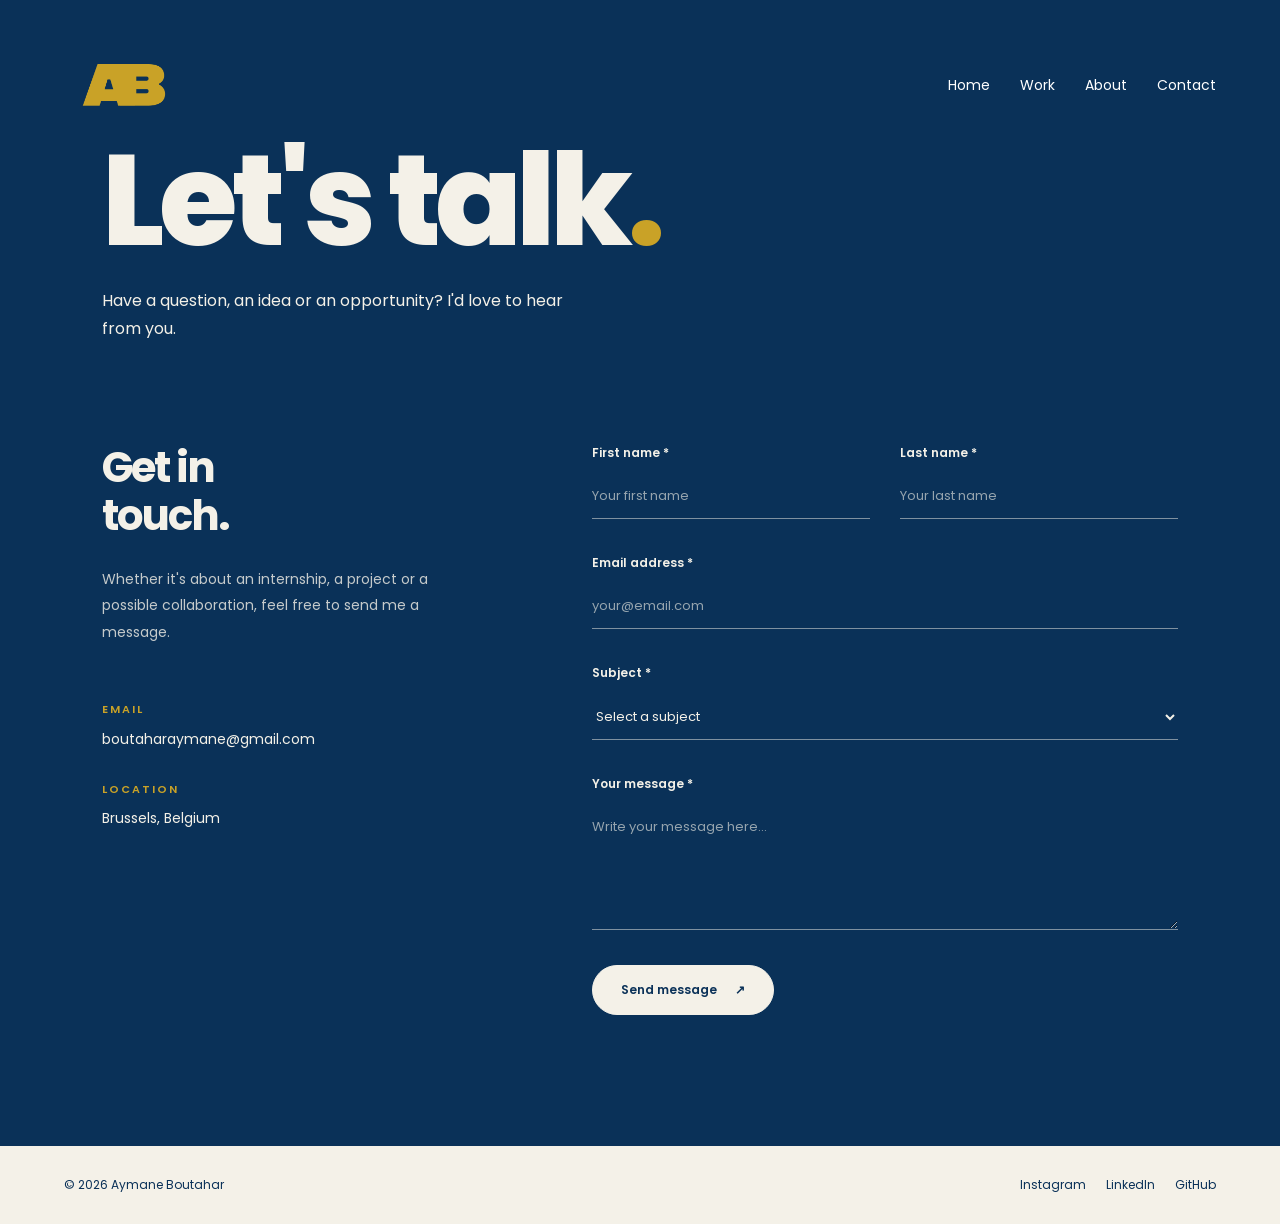
==== contact.html @ 1d5a4e9a "contact form made" ====
<!DOCTYPE html>
<html lang="en">

<head>
    <meta charset="UTF-8">
    <meta name="viewport" content="width=device-width, initial-scale=1.0">

    <title>Contact — Aymane Boutahar</title>

    <!-- POPPINS FONT -->
    <link rel="preconnect" href="https://fonts.googleapis.com">
    <link rel="preconnect" href="https://fonts.gstatic.com" crossorigin>
    <link href="https://fonts.googleapis.com/css2?family=Poppins:wght@400;500;600;700;800;900&display=swap" rel="stylesheet">

    <!-- EXISTING WEBSITE CSS -->
    <link rel="stylesheet" href="style.css">
    <link rel="stylesheet" href="fade.css">

    <!-- CONTACT PAGE CSS -->
    <link rel="stylesheet" href="contact.css">

    <link rel="icon" type="image/x-icon" href="images/logo/Logo portfolio.png">
</head>

<body>

    <!-- NAVIGATION -->

    <header class="navbar">

        <button
            class="menu-toggle"
            aria-label="Open menu"
            aria-expanded="false"
        >
            <span></span>
            <span></span>
            <span></span>
        </button>

        <a href="index.html" class="logo">
            <img src="images/logo/Logo portfolio.png" alt="Aymane Boutahar">
        </a>

        <nav>
            <a href="index.html">Home</a>
            <a href="projects.html">Work</a>
            <a href="index.html#about">About</a>
            <a href="contact.html" class="active">Contact</a>
        </nav>

        <!-- MOBILE MENU -->

        <div class="mobile-menu">

            <div class="mobile-menu-content">

                <p class="small-text">NAVIGATION</p>

                <a href="projects.html">
                    <span>Work</span>
                    <small>01</small>
                </a>

                <a href="index.html#about">
                    <span>About Me</span>
                    <small>02</small>
                </a>

                <a href="index.html#skills">
                    <span>My Skills</span>
                    <small>03</small>
                </a>

                <a href="contact.html">
                    <span>Contact</span>
                    <small>04</small>
                </a>

            </div>

        </div>

    </header>


    <!-- CONTACT PAGE -->

    <main>

        <section class="contact-page">

            <div class="contact-heading">

                <h1>
                    Let's talk<span>.</span>
                </h1>

                <p>
                    Have a question, an idea or an opportunity?
                    I'd love to hear from you.
                </p>

            </div>


            <div class="contact-content">

                <!-- CONTACT INFORMATION -->

                <div class="contact-info">

                    <h2>
                        Get in<br>
                        touch.
                    </h2>

                    <p>
                        Whether it's about an internship, a project
                        or a possible collaboration, feel free to
                        send me a message.
                    </p>

                    <div class="contact-detail">

                        <span>EMAIL</span>

                        <a href="mailto:boutaharaymane@gmail.com">
                            boutaharaymane@gmail.com
                        </a>

                    </div>

                    <div class="contact-detail">

                        <span>LOCATION</span>

                        <p>Brussels, Belgium</p>

                    </div>

                </div>


                <!-- CONTACT FORM -->

                <form class="contact-form" action="https://formspree.io/f/xyeejazd" method="POST">

                    <div class="form-row">

                        <div class="form-group">

                            <label for="first-name">First name *</label>

                            <input
                                type="text"
                                id="first-name"
                                name="first-name"
                                placeholder="Your first name"
                                required
                            >

                        </div>

                        <div class="form-group">

                            <label for="last-name">Last name *</label>

                            <input
                                type="text"
                                id="last-name"
                                name="last-name"
                                placeholder="Your last name"
                                required
                            >

                        </div>

                    </div>


                    <div class="form-group">

                        <label for="email">Email address *</label>

                        <input
                            type="email"
                            id="email"
                            name="email"
                            placeholder="your@email.com"
                            required
                        >

                    </div>


                    <div class="form-group">

                        <label for="subject">Subject *</label>

                        <select id="subject" name="subject" required>

                            <option value="" disabled selected>
                                Select a subject
                            </option>

                            <option value="Internship">
                                Internship opportunity
                            </option>

                            <option value="Collaboration">
                                Collaboration
                            </option>

                            <option value="Project">
                                Project inquiry
                            </option>

                            <option value="Other">
                                Other
                            </option>

                        </select>

                    </div>


                    <div class="form-group">

                        <label for="message">Your message *</label>

                        <textarea
                            id="message"
                            name="message"
                            rows="5"
                            placeholder="Write your message here..."
                            required
                        ></textarea>

                    </div>


                    <button type="submit" class="contact-submit">
                        Send message <span>↗</span>
                    </button>

                </form>

            </div>

        </section>

    </main>


    <!-- FOOTER -->

    <footer>

        <p>© 2026 Aymane Boutahar</p>

        <div>

            <a href="https://www.instagram.com/m_lclm/">Instagram</a>

            <a href="https://be.linkedin.com/in/aymane-boutahar-%F0%9F%87%B5%F0%9F%87%B8-83a304362">
                LinkedIn
            </a>

            <a href="https://github.com/AymaneBoutahar">GitHub</a>

        </div>

    </footer>


    <!-- EXISTING JAVASCRIPT -->

    <script src="script.js"></script>
    <script src="hamburger.js"></script>
    <script src="fade.js"></script>
    <script src="contact.js"></script>
</body>
</html>
---- style.css ----
/* =========================
   GENERAL
========================= */

* {
    margin: 0;
    padding: 0;
    box-sizing: border-box;
}

html {
    scroll-behavior: smooth;
}

body {
    font-family: 'Poppins', sans-serif;
    background: #F4F1E8;
    color: #0A3158;
    line-height: 1.5;
}

a {
    color: inherit;
    text-decoration: none;
}


/* =========================
   NAVIGATION
========================= */

.navbar {
    position: fixed;
    top: 0;
    left: 0;

    width: 100%;

    display: flex;
    justify-content: space-between;
    align-items: center;

    padding: 25px 5%;

    z-index: 100;

    color: white;
}


/* LOGO */

.logo {
    font-size: 18px;
    font-weight: bold;

    color: #C9A227;

    mix-blend-mode: normal;

    z-index: 102;
}

.logo img {
    width: 120px;
    height: auto;
    display: block;
}

/* DESKTOP NAV */

.navbar nav {
    display: flex;
    gap: 30px;

    mix-blend-mode: difference;
}

.navbar nav a {
    font-size: 14px;

    position: relative;
}


/* DESKTOP NAV HOVER */

.navbar nav a::after {
    content: "";

    position: absolute;

    left: 0;
    bottom: -5px;

    width: 100%;
    height: 1px;

    background: #C9A227;

    transform: scaleX(0);
    transform-origin: right;

    transition: transform 0.3s ease;
}

.navbar nav a:hover::after {
    transform: scaleX(1);
    transform-origin: left;
}


/* =========================
   HAMBURGER
========================= */

.menu-toggle {
    display: none;

    position: relative;

    width: 46px;
    height: 46px;

    padding: 0;

    border: 1px solid #F4F1E8;
    border-radius: 50%;

    background: transparent;

    cursor: pointer;

    z-index: 102;

    transition:
        background 0.3s ease,
        border-color 0.3s ease,
        transform 0.3s ease;
}


/* HAMBURGER LINES */

.menu-toggle span {
    position: absolute;

    left: 13px;

    width: 18px;
    height: 1.5px;

    background: #F4F1E8;

    transition:
        top 0.35s ease,
        transform 0.35s ease,
        opacity 0.2s ease,
        background 0.3s ease;
}

.menu-toggle span:nth-child(1) {
    top: 15px;
}

.menu-toggle span:nth-child(2) {
    top: 22px;
}

.menu-toggle span:nth-child(3) {
    top: 29px;
}


/* HAMBURGER HOVER */

.menu-toggle:hover {
    background: #C9A227;
    border-color: #C9A227;

    transform: rotate(8deg);
}

.menu-toggle:hover span {
    background: #061426;
}


/* =========================
   HAMBURGER OPEN STATE
========================= */

.menu-toggle.active {
    background: #C9A227;
    border-color: #C9A227;

    transform: rotate(0deg);
}

.menu-toggle.active span {
    background: #061426;
}

.menu-toggle.active span:nth-child(1) {
    top: 22px;
    transform: rotate(45deg);
}

.menu-toggle.active span:nth-child(2) {
    opacity: 0;
}

.menu-toggle.active span:nth-child(3) {
    top: 22px;
    transform: rotate(-45deg);
}


/* =========================
   MOBILE MENU
========================= */

.mobile-menu {
    position: fixed;

    top: 0;
    left: 0;

    width: 100%;
    height: 100vh;

    background: #0A3158;

    display: flex;
    align-items: center;

    padding: 120px 8% 80px;

    z-index: 101;

    visibility: hidden;
    opacity: 0;

    clip-path: circle(0% at 30px 30px);

    transition:
        clip-path 0.7s cubic-bezier(0.77, 0, 0.18, 1),
        opacity 0.3s ease,
        visibility 0.7s;
}


/* OPEN MENU */

.mobile-menu.active {
    visibility: visible;
    opacity: 1;

    clip-path: circle(150% at 30px 30px);
}


/* =========================
   MOBILE MENU CONTENT
========================= */

.mobile-menu-content {
    width: 100%;
}

.mobile-menu-content .small-text {
    color: #C9A227;

    margin-bottom: 50px;
}


/* MENU LINKS */

.mobile-menu-content > a {
    display: flex;

    justify-content: space-between;
    align-items: center;

    width: 100%;

    padding: 22px 0;

    border-top: 1px solid rgba(244, 241, 232, 0.35);

    color: #F4F1E8;

    font-size: clamp(45px, 10vw, 90px);

    line-height: 1;

    letter-spacing: -3px;

    overflow: hidden;

    transform: translateY(40px);
    opacity: 0;

    transition:
        transform 0.6s ease,
        opacity 0.6s ease,
        color 0.3s ease,
        padding-left 0.4s ease;
}

.mobile-menu-content > a:last-child {
    border-bottom: 1px solid rgba(244, 241, 232, 0.35);
}


/* NUMBER */

.mobile-menu-content > a small {
    font-size: 12px;

    letter-spacing: 2px;

    color: #C9A227;

    transition:
        transform 0.3s ease,
        opacity 0.3s ease;
}


/* MENU HOVER */

.mobile-menu-content > a:hover {
    color: #C9A227;

    padding-left: 20px;
}

.mobile-menu-content > a:hover small {
    transform: translateX(-10px);
}


/* MENU LINK ANIMATION */

.mobile-menu.active .mobile-menu-content > a {
    transform: translateY(0);
    opacity: 1;
}

.mobile-menu.active .mobile-menu-content > a:nth-of-type(1) {
    transition-delay: 0.15s;
}

.mobile-menu.active .mobile-menu-content > a:nth-of-type(2) {
    transition-delay: 0.25s;
}

.mobile-menu.active .mobile-menu-content > a:nth-of-type(3) {
    transition-delay: 0.35s;
}


/* =========================
   HERO
========================= */

/* DYNAMIC BLUE BACKGROUND */

.hero {
    min-height: 100vh;
    padding: 140px 8% 80px;

    display: flex;
    align-items: center;
    justify-content: space-between;
    gap: 60px;

    background: linear-gradient(
        -45deg,
        #061426,
        #164E7A,
        #0A3158
    );

    background-size: 400% 400%;
    animation: blueGradient 15s ease infinite;
    color: #F4F1E8;
}


/* DYNAMIC BLUE BACKGROUND */

@keyframes blueGradient {

    0% {
        background-position: 0% 50%;
    }

    50% {
        background-position: 100% 50%;
    }

    100% {
        background-position: 0% 50%;
    }

}


.small-text {
    font-size: 12px;

    letter-spacing: 2px;

    text-transform: uppercase;

    margin-bottom: 30px;
}

.hero-content {
    flex: 1;
    min-width: 0;
}

.hero h1 {
    font-size: clamp(60px, 7vw, 110px);
    line-height: 0.9;
    letter-spacing: -6px;
    max-width: none;
}

.hero-portrait {
    flex: 0 0 35%;
    max-width: 400px;
    aspect-ratio: 3 / 4;
    overflow: hidden;
    border-radius: 4px;
}

.hero-portrait img {
    display: block;
    width: 100%;
    height: 100%;
    object-fit: cover;
    object-position: center;
}

.hero h1 span {
    color: #C9A227;
}


.hero-description {
    max-width: 500px;

    font-size: 18px;

    margin-top: 15px;
    margin-left: 10px;
}


/* =========================
   BUTTON HOVER
========================= */

.btn-two {
    position: relative;

    display: inline-block;

    padding: 15px 25px;

    border: 1px solid #0A3158;

    border-radius: 50px;

    overflow: hidden;

    transition: color 0.3s ease;

    margin-top: 15px;
    margin-left: 10px;
}


.btn-two span {
    position: relative;

    z-index: 2;

    transition: letter-spacing 0.3s ease;
}


.btn-two::before {
    content: "";

    position: absolute;

    inset: 0;

    background: #0A3158;

    transform: scaleX(0);

    transform-origin: left;

    transition: transform 0.35s ease;

    z-index: 1;
}


.btn-two:hover {
    color: #F4F1E8;
    font-weight: 50px;
    border: 1px solid #0A3158;
}


.btn-two:hover::before {
    transform: scaleX(1);
}


.btn-two:hover span {
    letter-spacing: 1px;
}


/* =========================
   MAIN BUTTON ANIMATION
========================= */

.btn-one {
    position: relative;

    display: inline-block;

    padding: 15px 25px;

    border: 1px solid #C9A227;
    border-radius: 50px;

    overflow: hidden;

    color: #C9A227;

    transition: color 0.3s ease;

    margin-top: 15px;
    margin-left: 10px;
}


.btn-four {
    position: relative;

    display: inline-block;

    padding: 15px 25px;

    border: 1px solid #C9A227;
    border-radius: 50px;

    overflow: hidden;

    color: #C9A227;

    transition: color 0.3s ease;

    margin-top: 15px;
    margin-left: 10px;
}

.btn-one span {
    position: relative;

    z-index: 2;

    transition: letter-spacing 0.3s ease;
}


.btn-one::before {
    content: "";

    position: absolute;

    inset: 0;

    background: #C9A227;

    transform: scaleX(0);

    transform-origin: left;

    transition: transform 0.35s ease;

    z-index: 1;
}


.btn-one:hover {
    color: #061426;

    border-color: #C9A227;
}


.btn-one:hover::before {
    transform: scaleX(1);
}


.btn-one:hover span {
    letter-spacing: 1px;
}


/* =========================
   WORK
========================= */

.work {
    padding: 150px 5%;

    display: grid;

    grid-template-columns: 1fr 1fr;

    column-gap: 40px;
}


.section-header {
    grid-column: 1 / -1;

    margin-bottom: 100px;
}


.section-header h2 {
    font-size: clamp(45px, 7vw, 100px);

    line-height: 0.95;

    letter-spacing: -4px;
}


/* =========================
   PROJECTS
========================= */

.project {
    margin-bottom: 100px;
}


/* PROJECT IMAGES — BLACK & WHITE UNTIL HOVER */

.work .project .project-image {
    display: block;
    width: 100%;
    aspect-ratio: 4 / 3;
    overflow: hidden;
    background: #ddd;
}

.work .project .project-image img {
    display: block;
    width: 100%;
    height: 100%;
    object-fit: cover;

    filter: grayscale(100%) !important;
    transform: scale(1);
    transition: filter 0.5s ease, transform 0.6s ease;
}

/* COLOUR ONLY WHEN HOVERING DIRECTLY OVER THE IMAGE */

.work .project .project-image:hover img {
    filter: grayscale(0%) !important;
    transform: scale(1.05);
}


.project-info {
    display: grid;

    grid-template-columns: 1fr 1fr;

    gap: 40px;

    padding-top: 25px;

    border-top: 1px solid #0A3158;

    margin-top: 20px;
}


.project-info h3 {
    font-size: 40px;

    letter-spacing: -2px;
}


.project-number {
    font-size: 12px;

    margin-bottom: 10px;
}


.project-info p {
    max-width: 450px;
}


.project-info span {
    display: block;

    margin-top: 20px;

    font-size: 12px;

    text-transform: uppercase;

    letter-spacing: 1px;
}

/* =========================
   CLICKABLE PROJECT LINKS
========================= */

/* Make the image link fill the project image area */

.project-image {
    display: block;
    width: 100%;
    height: 65vh;
    overflow: hidden;
    background: #ddd;
}

/* Keep the image filling its container */

.project-image img {
    display: block;
    width: 100%;
    height: 100%;
    object-fit: cover;
    transition: transform 0.6s ease;
}

/* Make project titles clickable without changing their appearance */

.project-info h3 a {
    color: inherit;
    text-decoration: none;
    transition: color 0.3s ease;
}

/* Gold hover effect on project titles */

.project-info h3 a:hover {
    color: #C9A227;
}


/* =========================
   ABOUT
========================= */

.about {
    padding: 150px 8%;

    background: #0A3158;

    color: #F4F1E8;
}


.about h2 {
    max-width: 1100px;

    font-size: clamp(45px, 7vw, 100px);

    line-height: 1;

    letter-spacing: -4px;
}


.about-content {
    display: grid;

    grid-template-columns: 1fr 1fr;

    gap: 80px;

    margin-top: 100px;
}


.about-content p {
    max-width: 450px;

    font-size: 18px;
}


/* =========================
   SKILLS
========================= */

.skills {
    padding: 150px 8%;
}


.skill-list {
    margin-top: 80px;
}


.skill-list > div {
    display: grid;

    grid-template-columns: 80px 1fr 1fr;

    padding: 30px 0;

    border-top: 1px solid #0A3158;
}


.skill-list span {
    font-size: 12px;
}


.skill-list h3 {
    font-size: 25px;
}


/* =========================
   CONTACT
========================= */

.contact {
    min-height: 80vh;

    padding: 150px 8%;

    display: flex;

    flex-direction: column;

    justify-content: center;
}


.contact h2 {
    font-size: clamp(60px, 10vw, 150px);

    line-height: 0.9;

    letter-spacing: -6px;
}


.email {
    margin-top: 60px;

    width: fit-content;

    font-size: 25px;

    border-bottom: 2px solid #0A3158;
}


/* =========================
   FOOTER
========================= */

footer {
    padding: 30px 5%;

    display: flex;

    justify-content: space-between;

    border-top: 1px solid #0A3158;

    font-size: 12px;
}


footer div {
    display: flex;

    gap: 20px;
}


/* =========================
   TABLET
========================= */

@media (max-width: 900px) {

    /* Navigation */

    .navbar {
        padding: 25px 6%;

        justify-content: space-between;
    }


    .menu-toggle {
        display: block;

        order: 1;
    }


    .logo {
        order: 2;

        margin-left: auto;

        text-align: right;
    }


    .navbar nav {
        display: none;
    }


    /* Hero */

    .hero {
        padding-left: 6%;
        padding-right: 6%;
    }


    .hero h1 {
        letter-spacing: -4px;
    }


    /* Work */

    .work {
        padding-left: 6%;
        padding-right: 6%;

        grid-template-columns: 1fr;
    }


    .project-image {
        height: 55vh;
    }


    /* About */

    .about {
        padding-left: 6%;
        padding-right: 6%;
    }


    /* Skills */

    .skills {
        padding-left: 6%;
        padding-right: 6%;
    }


    /* Contact */

    .contact {
        padding-left: 6%;
        padding-right: 6%;
    }

}


/* =========================
   MOBILE
========================= */

@media (max-width: 700px) {

    /* Navigation */

    .navbar {
        padding: 20px 6%;
    }


    /* Hero */

    .hero {
        min-height: 100vh;
        padding: 130px 6% 60px;

        flex-direction: column;
        justify-content: center;
        align-items: stretch;
        gap: 35px;
    }


    .small-text {
        font-size: 10px;

        letter-spacing: 1.5px;

        margin-bottom: 25px;
    }


    .hero h1 {
        font-size: clamp(50px, 13vw, 80px);

        letter-spacing: -3px;

        line-height: 0.9;
    }


    .hero-description {
        max-width: 100%;

        font-size: 16px;

        margin-top: 35px;
    }


    .hero-portrait {
        flex: none;
        width: 70%;
        max-width: 280px;
        margin-left: auto;
    }

    /* Work */

    .work {
        padding: 100px 6%;

        grid-template-columns: 1fr;
    }


    .section-header {
        margin-bottom: 70px;
    }


    .section-header h2 {
        font-size: clamp(40px, 11vw, 65px);

        letter-spacing: -3px;
    }


    /* Projects */

    .project {
        margin-bottom: 100px;
    }


    .project-image {
        height: auto;

        aspect-ratio: 16 / 10;
    }


    .project-info {
        grid-template-columns: 1fr;

        gap: 25px;
    }


    .project-info h3 {
        font-size: clamp(30px, 9vw, 45px);

        letter-spacing: -1.5px;
    }


    .project-info p {
        font-size: 15px;
    }


    /* About */

    .about {
        padding: 100px 6%;
    }


    .about h2 {
        font-size: clamp(45px, 12vw, 70px);

        letter-spacing: -3px;
    }


    .about-content {
        grid-template-columns: 1fr;

        gap: 30px;

        margin-top: 60px;
    }


    .about-content p {
        font-size: 16px;
    }


    /* Skills */

    .skills {
        padding: 100px 6%;
    }


    .skill-list {
        margin-top: 60px;
    }


    .skill-list > div {
        grid-template-columns: 40px 1fr;

        gap: 15px;

        padding: 25px 0;
    }


    .skill-list h3 {
        font-size: 25px;
    }


    .skill-list p {
        grid-column: 2;

        font-size: 14px;
    }


    /* Contact */

    .contact {
        min-height: 70vh;

        padding: 100px 6%;
    }


    .contact h2 {
        font-size: clamp(55px, 14vw, 90px);

        letter-spacing: -4px;
    }


    .email {
        font-size: 20px;
    }


    /* Footer */

    footer {
        padding: 30px 6%;

        flex-direction: column;

        gap: 20px;
    }

}


/* =========================
   SMALL PHONES
========================= */

@media (max-width: 400px) {

    .navbar {
        padding: 18px 6%;
    }


    .menu-toggle {
        width: 42px;
        height: 42px;
    }


    .menu-toggle span {
        left: 11px;
    }


    .menu-toggle span:nth-child(1) {
        top: 13px;
    }


    .menu-toggle span:nth-child(2) {
        top: 20px;
    }


    .menu-toggle span:nth-child(3) {
        top: 27px;
    }


    .menu-toggle.active span:nth-child(1),
    .menu-toggle.active span:nth-child(3) {
        top: 20px;
    }


    .hero {
        padding-top: 120px;
    }


    .hero h1 {
        font-size: 48px;

        letter-spacing: -3px;
    }


    .hero-description {
        font-size: 15px;
    }


    .project-image {
        aspect-ratio: 4 / 3;
    }


    .project-info h3 {
        font-size: 30px;
    }


    .about h2 {
        font-size: 45px;
    }


    .skill-list > div {
        grid-template-columns: 35px 1fr;
    }


    .skill-list h3 {
        font-size: 22px;
    }


    .skill-list p {
        font-size: 13px;
    }


    .contact h2 {
        font-size: 50px;
    }

}
---- fade.css ----
/* =========================
   SHARED SCROLL REVEAL
========================= */

.project-hidden {
	opacity: 0;
	transform: translateY(50px);
	transition:
		opacity 0.8s ease,
		transform 0.8s ease;
}

.project-visible {
	opacity: 1;
	transform: translateY(0);
}

@media (prefers-reduced-motion: reduce) {
	.project-hidden,
	.project-visible {
		opacity: 1;
		transform: none;
		transition: none;
	}
}

/* =========================
   PROJECT TITLE ANIMATION
========================= */

.project-hero h1 {
	overflow: hidden;
}

.project-hero h1,
.project-hero .project-intro,
.project-hero .project-meta {
	animation: heroFadeUp 0.9s ease both;
}

.project-hero h1 {
	animation-delay: 0.15s;
}

.project-hero .project-intro {
	animation-delay: 0.35s;
}

.project-hero .project-meta {
	animation-delay: 0.5s;
}

@keyframes heroFadeUp {
	from {
		opacity: 0;
		transform: translateY(35px);
	}

	to {
		opacity: 1;
		transform: translateY(0);
	}
}

@media (prefers-reduced-motion: reduce) {
	.project-hero h1,
	.project-hero .project-intro,
	.project-hero .project-meta {
		animation: none;
	}
}

.hero-content h1 {
	overflow: hidden;
}

.hero-content h1,
.hero-content .hero-description,
.hero-content .box-2 {
	animation: heroFadeUp 0.9s ease both;
}

.hero-content h1 {
	animation-delay: 0.15s;
}

.hero-content .hero-description {
	animation-delay: 0.35s;
}

.hero-content .box-2 {
	animation-delay: 0.5s;
}

@keyframes heroFadeUp {
	from {
		opacity: 0;
		transform: translateY(35px);
	}

	to {
		opacity: 1;
		transform: translateY(0);
	}
}
---- contact.css ----
/* =========================
   CONTACT PAGE
========================= */

.contact-page {
    min-height: 100vh;

    padding: 140px 8% 130px;

    background: #0A3158;
    color: #F4F1E8;
}


/* =========================
   CONTACT HEADING
========================= */

.contact-heading {
    margin-bottom: 100px;
}

.contact-heading h1 {
    font-size: clamp(65px, 10vw, 130px);
    font-weight: 800;

    line-height: 0.95;
    letter-spacing: -6px;

    color: #F4F1E8;

    margin-bottom: 25px;
}

.contact-heading h1 span {
    color: #C9A227;
}

.contact-heading p {
    max-width: 500px;

    font-size: 16px;
    line-height: 1.8;

    color: #F4F1E8;
}


/* =========================
   CONTACT CONTENT
========================= */

.contact-content {
    display: grid;

    grid-template-columns: 0.8fr 1.2fr;

    gap: 100px;

    align-items: start;
}


/* =========================
   CONTACT INFORMATION
========================= */

.contact-info h2 {
    font-size: 42px;
    font-weight: 700;

    line-height: 1.15;
    letter-spacing: -2px;

    color: #F4F1E8;

    margin-bottom: 25px;
}

.contact-info > p {
    max-width: 370px;

    font-size: 14px;
    line-height: 1.9;

    color: #F4F1E8;

    opacity: 0.8;

    margin-bottom: 55px;
}

.contact-detail {
    margin-bottom: 30px;
}

.contact-detail span {
    display: block;

    font-size: 11px;
    font-weight: 600;

    letter-spacing: 2px;

    color: #C9A227;

    margin-bottom: 10px;
}

.contact-detail p,
.contact-detail a {
    font-size: 14px;
    color: #F4F1E8;
}

.contact-detail a:hover {
    color: #C9A227;
}


/* =========================
   CONTACT FORM
========================= */

.contact-form {
    display: flex;
    flex-direction: column;

    gap: 35px;
}

.form-row {
    display: grid;

    grid-template-columns: 1fr 1fr;

    gap: 30px;
}

.form-group {
    display: flex;
    flex-direction: column;

    gap: 12px;
}

.form-group label {
    font-size: 12px;
    font-weight: 600;

    color: #F4F1E8;
}

.form-group input,
.form-group select,
.form-group textarea {

    width: 100%;

    padding: 12px 0;

    font-family: 'Poppins', sans-serif;
    font-size: 13px;

    color: #F4F1E8;

    background: transparent;

    border: none;
    border-bottom: 1px solid rgba(244, 241, 232, 0.5);

    border-radius: 0;

    outline: none;

    transition: border-color 0.3s ease;
}

.form-group input:focus,
.form-group select:focus,
.form-group textarea:focus {
    border-bottom-color: #C9A227;
}

.form-group input::placeholder,
.form-group textarea::placeholder {
    color: rgba(244, 241, 232, 0.6);
}

.form-group select {
    cursor: pointer;
}

.form-group select option {
    background: #0A3158;
    color: #F4F1E8;
}

.form-group textarea {
    resize: vertical;
    min-height: 120px;
}


/* =========================
   SUBMIT BUTTON
========================= */

.contact-submit {
    align-self: flex-start;

    padding: 15px 28px;

    background: #F4F1E8;
    color: #0A3158;

    border: 1px solid #F4F1E8;
    border-radius: 50px;

    font-family: 'Poppins', sans-serif;
    font-size: 12px;
    font-weight: 600;

    cursor: pointer;

    transition: all 0.3s ease;
}

.contact-submit span {
    margin-left: 15px;
}

.contact-submit:hover {
    background: #C9A227;
    border-color: #C9A227;

    transform: translateY(-3px);
}


/* =========================
   SCROLL REVEAL
========================= */

.project-hidden {
    opacity: 0;
    transform: translateY(50px);

    transition:
        opacity 0.8s ease,
        transform 0.8s ease;
}

.project-visible {
    opacity: 1;
    transform: translateY(0);
}

@media (prefers-reduced-motion: reduce) {

    .project-hidden,
    .project-visible {
        opacity: 1;
        transform: none;
        transition: none;
    }

}


/* =========================
   RESPONSIVE
========================= */

@media (max-width: 900px) {

    .contact-content {
        grid-template-columns: 1fr;
        gap: 70px;
    }

    .contact-heading {
        margin-bottom: 70px;
    }

}


@media (max-width: 700px) {

    .contact-page {
        padding: 110px 6% 100px;
    }

    .contact-heading h1 {
        font-size: 65px;
        letter-spacing: -4px;
    }

    .contact-heading p {
        font-size: 14px;
    }

    .contact-info h2 {
        font-size: 35px;
    }

    .form-row {
        grid-template-columns: 1fr;
        gap: 35px;
    }

}


@media (max-width: 400px) {

    .contact-heading h1 {
        font-size: 52px;
    }

}


/* =========================
   CONTACT SUCCESS MESSAGE
========================= */

.contact-form.is-success {
    background: #0A3158;
    color: #F4F1E8;
    padding: 50px;
    border-radius: 4px;
    display: flex;
    flex-direction: column;
    justify-content: center;
    min-height: 450px;
    animation: successFade 0.6s ease forwards;
}

.contact-success-label {
    color: #C9A227;
    font-size: 12px;
    letter-spacing: 2px;
    text-transform: uppercase;
    margin-bottom: 30px;
}

.contact-success-title {
    font-size: clamp(45px, 6vw, 75px);
    line-height: 0.95;
    letter-spacing: -3px;
    margin-bottom: 20px;
}

.contact-success-title span {
    color: #C9A227;
}

.contact-success-subtitle {
    font-size: 20px;
    font-weight: 500;
    margin-bottom: 15px;
}

.contact-success-text {
    font-size: 14px;
    line-height: 1.8;
    max-width: 400px;
    opacity: 0.85;
}

.contact-success-link {
    display: inline-block;
    width: fit-content;
    margin-top: 35px;
    padding: 13px 22px;
    border: 1px solid #C9A227;
    border-radius: 50px;
    color: #C9A227;
    transition: all 0.3s ease;
}

.contact-success-link:hover {
    background: #C9A227;
    color: #061426;
}

.contact-form-error {
    color: #b83232;
    font-size: 13px;
    margin-top: 15px;
}

@keyframes successFade {
    from {
        opacity: 0;
        transform: translateY(15px);
    }

    to {
        opacity: 1;
        transform: translateY(0);
    }
}

/* MOBILE */

@media (max-width: 700px) {
    .contact-form.is-success {
        padding: 35px 25px;
        min-height: 380px;
    }

    .contact-success-title {
        font-size: 50px;
    }

    .contact-success-subtitle {
        font-size: 18px;
    }
}
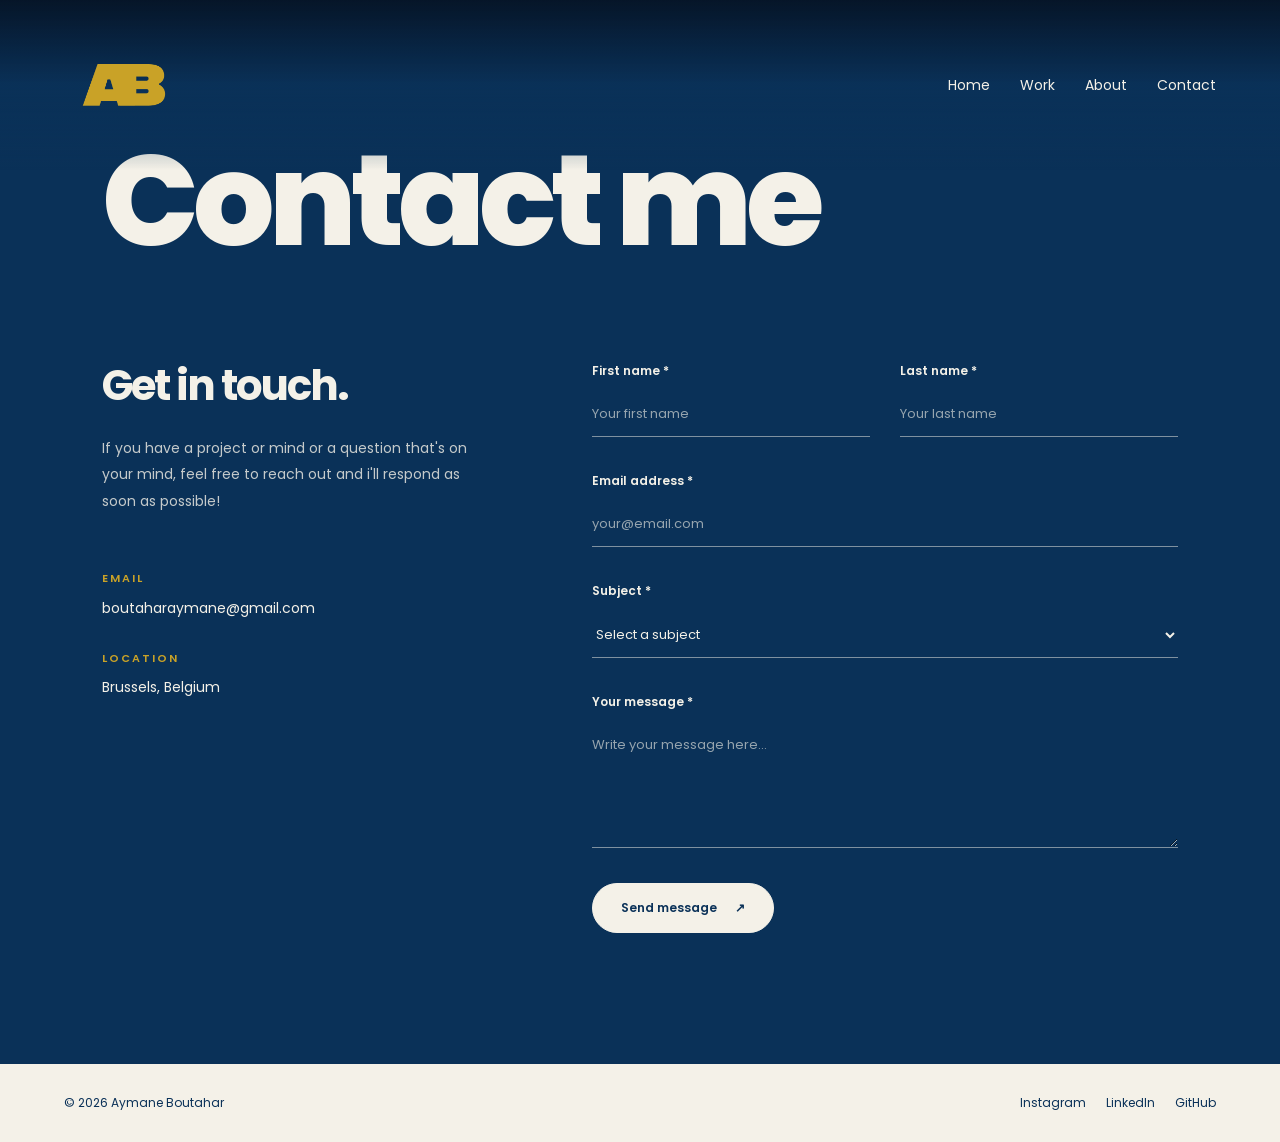
==== commit 346b5454: "numbers poof gone" ====
--- a/contact.html
+++ b/contact.html
@@ -6,18 +6,30 @@
     <meta charset="UTF-8">
     <meta name="viewport" content="width=device-width, initial-scale=1.0">
 
-    <title>Contact — Aymane Boutahar</title>
-
-    <!-- POPPINS FONT -->
+    <title>Contact | Aymane Boutahar — Get in Touch</title>
+
+    <meta name="description" content="Get in touch with Aymane Boutahar for internship opportunities, creative collaborations, 3D modelling, game development and digital design projects.">
+
+    <meta name="author" content="Aymane Boutahar">
+    <meta name="robots" content="index, follow">
+
+    <link rel="canonical" href="https://aymaneboutahar.github.io/Portfolio-Website/contact.html">
+
+    <meta property="og:type" content="website">
+    <meta property="og:title" content="Contact | Aymane Boutahar">
+    <meta property="og:description" content="Have a project, internship opportunity or collaboration in mind? Get in touch with Aymane Boutahar.">
+    <meta property="og:url" content="https://aymaneboutahar.github.io/Portfolio-Website/contact.html">
+    <meta property="og:image" content="https://aymaneboutahar.github.io/Portfolio-Website/images/modelling/modelling-cover.png">
+
+    <meta name="theme-color" content="#164E7A">
+
     <link rel="preconnect" href="https://fonts.googleapis.com">
     <link rel="preconnect" href="https://fonts.gstatic.com" crossorigin>
     <link href="https://fonts.googleapis.com/css2?family=Poppins:wght@400;500;600;700;800;900&display=swap" rel="stylesheet">
 
-    <!-- EXISTING WEBSITE CSS -->
     <link rel="stylesheet" href="style.css">
     <link rel="stylesheet" href="fade.css">
 
-    <!-- CONTACT PAGE CSS -->
     <link rel="stylesheet" href="contact.css">
 
     <link rel="icon" type="image/x-icon" href="images/logo/Logo portfolio.png">
@@ -60,22 +72,13 @@
 
                 <a href="projects.html">
                     <span>Work</span>
-                    <small>01</small>
                 </a>
 
                 <a href="index.html#about">
                     <span>About Me</span>
-                    <small>02</small>
                 </a>
-
-                <a href="index.html#skills">
-                    <span>My Skills</span>
-                    <small>03</small>
-                </a>
-
                 <a href="contact.html">
                     <span>Contact</span>
-                    <small>04</small>
                 </a>
 
             </div>
@@ -94,13 +97,9 @@
             <div class="contact-heading">
 
                 <h1>
-                    Let's talk<span>.</span>
+                    Contact me
                 </h1>
 
-                <p>
-                    Have a question, an idea or an opportunity?
-                    I'd love to hear from you.
-                </p>
 
             </div>
 
@@ -112,14 +111,12 @@
                 <div class="contact-info">
 
                     <h2>
-                        Get in<br>
+                        Get in
                         touch.
                     </h2>
 
                     <p>
-                        Whether it's about an internship, a project
-                        or a possible collaboration, feel free to
-                        send me a message.
+                       If you have a project or mind or a question that's on your mind, feel free to reach out and i'll respond as soon as possible!
                     </p>
 
                     <div class="contact-detail">
@@ -205,8 +202,8 @@
                                 Select a subject
                             </option>
 
-                            <option value="Internship">
-                                Internship opportunity
+                            <option value="Question">
+                                General question
                             </option>
 
                             <option value="Collaboration">
@@ -214,7 +211,7 @@
                             </option>
 
                             <option value="Project">
-                                Project inquiry
+                                Project
                             </option>
 
                             <option value="Other">
--- a/style.css
+++ b/style.css
@@ -17,6 +17,7 @@
     background: #F4F1E8;
     color: #0A3158;
     line-height: 1.5;
+    overflow-x: hidden;
 }
 
 a {
@@ -44,7 +45,16 @@
 
     z-index: 100;
 
-    color: white;
+    color: #F4F1E8;
+
+    background: linear-gradient(
+        to bottom,
+        rgba(6, 20, 38, 0.95) 0%,
+        rgba(10, 49, 88, 0.75) 50%,
+        rgba(10, 49, 88, 0) 100%
+    );
+
+    transition: background 0.3s ease;
 }
 
 
@@ -72,14 +82,14 @@
 .navbar nav {
     display: flex;
     gap: 30px;
-
-    mix-blend-mode: difference;
 }
 
 .navbar nav a {
     font-size: 14px;
-
     position: relative;
+    color: #F4F1E8;
+
+    transition: color 0.3s ease;
 }
 
 
@@ -872,7 +882,7 @@
 .contact h2 {
     font-size: clamp(60px, 10vw, 150px);
 
-    line-height: 0.9;
+    line-height: 1;
 
     letter-spacing: -6px;
 }
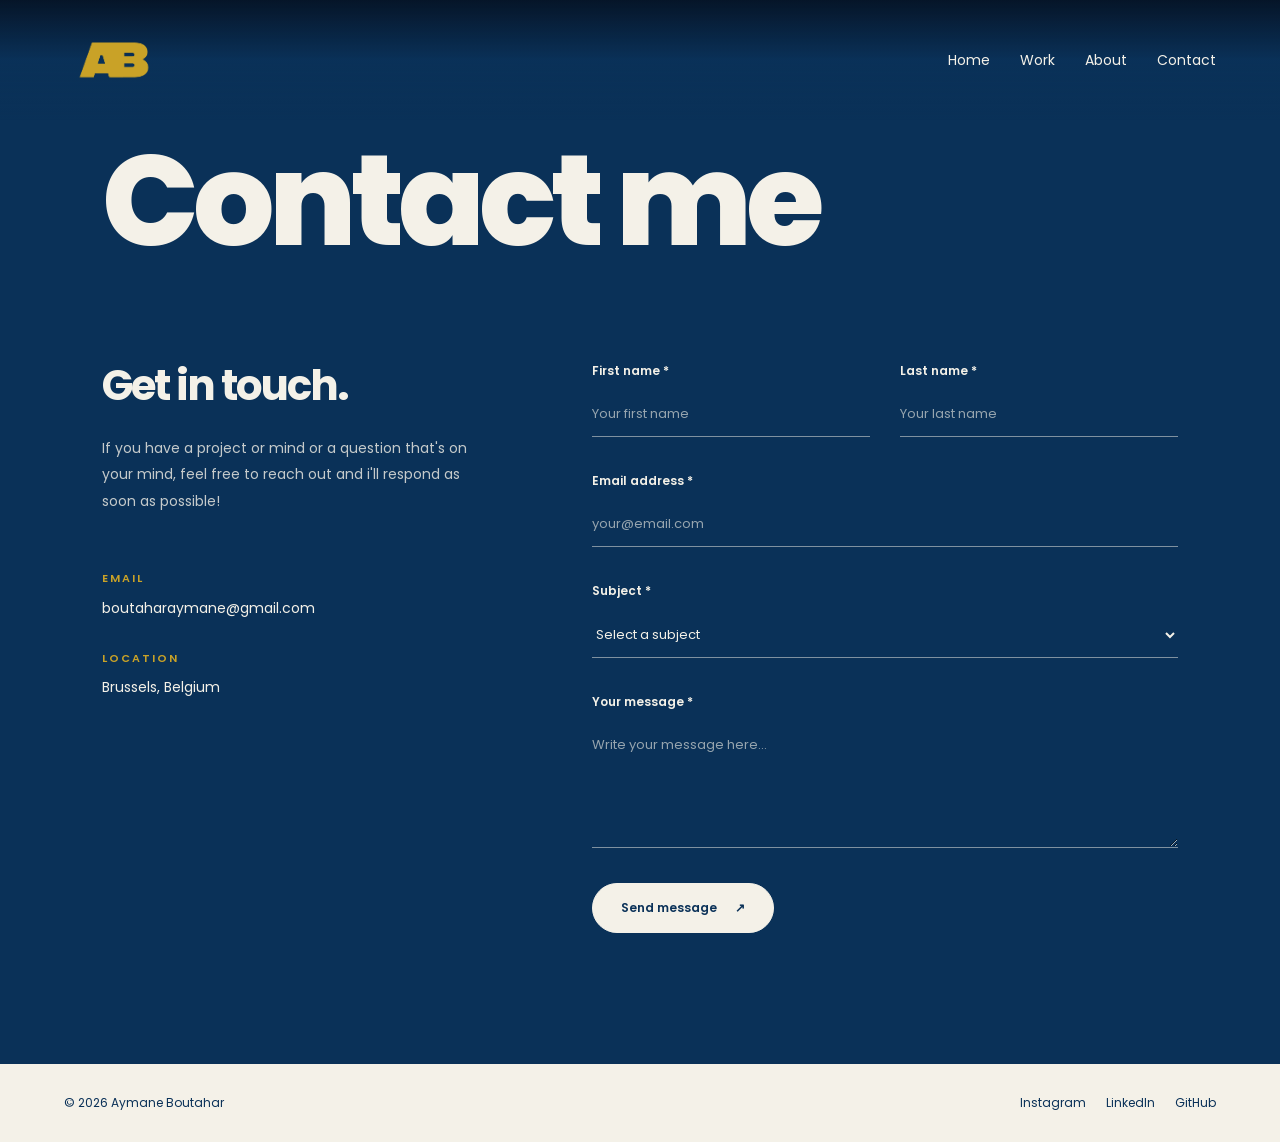
==== commit 7b6ff162: "nav gone" ====
--- a/contact.html
+++ b/contact.html
@@ -68,7 +68,6 @@
 
             <div class="mobile-menu-content">
 
-                <p class="small-text">NAVIGATION</p>
 
                 <a href="projects.html">
                     <span>Work</span>
--- a/style.css
+++ b/style.css
@@ -6,6 +6,13 @@
     margin: 0;
     padding: 0;
     box-sizing: border-box;
+}
+
+html,
+body {
+    width: 100%;
+    max-width: 100%;
+    overflow-x: clip;
 }
 
 html {
@@ -17,7 +24,6 @@
     background: #F4F1E8;
     color: #0A3158;
     line-height: 1.5;
-    overflow-x: hidden;
 }
 
 a {
@@ -41,7 +47,7 @@
     justify-content: space-between;
     align-items: center;
 
-    padding: 25px 5%;
+    padding: 10px 5%;
 
     z-index: 100;
 
@@ -72,7 +78,7 @@
 }
 
 .logo img {
-    width: 120px;
+    width: 100px;
     height: auto;
     display: block;
 }
@@ -640,11 +646,22 @@
 
     display: grid;
 
-    grid-template-columns: 1fr 1fr;
+    grid-template-columns: repeat(2, minmax(0, 1fr));
 
     column-gap: 40px;
-}
-
+    width: 100%;
+    min-width: 0;
+}
+
+.project {
+    width: 100%;
+    min-width: 0;
+}
+
+.project-image {
+    width: 100%;
+    max-width: 100%;
+}
 
 .section-header {
     grid-column: 1 / -1;
@@ -702,16 +719,15 @@
 
 .project-info {
     display: grid;
-
-    grid-template-columns: 1fr 1fr;
-
+    grid-template-columns: minmax(0, 1fr) minmax(0, 1fr);
     gap: 40px;
-
     padding-top: 25px;
-
     border-top: 1px solid #0A3158;
-
     margin-top: 20px;
+}
+
+.project-info > div {
+    min-width: 0;
 }
 
 
@@ -843,8 +859,7 @@
 
 .skill-list > div {
     display: grid;
-
-    grid-template-columns: 80px 1fr 1fr;
+    grid-template-columns: 80px minmax(0, 1fr) minmax(0, 1fr);
 
     padding: 30px 0;
 
@@ -932,7 +947,7 @@
     /* Navigation */
 
     .navbar {
-        padding: 25px 6%;
+        padding: 15px 6%;
 
         justify-content: space-between;
     }
@@ -1022,7 +1037,7 @@
     /* Navigation */
 
     .navbar {
-        padding: 20px 6%;
+        padding: 12px 6%;
     }
 
 
@@ -1229,7 +1244,7 @@
 @media (max-width: 400px) {
 
     .navbar {
-        padding: 18px 6%;
+        padding: 10px 6%;
     }
 
 
@@ -1316,4 +1331,18 @@
         font-size: 50px;
     }
 
-}+}
+
+    /* PREVENT HORIZONTAL SCROLLING */
+
+    html,
+    body {
+        max-width: 100%;
+        overflow-x: clip;
+    }
+
+    img,
+    video,
+    iframe {
+        max-width: 100%;
+    }
